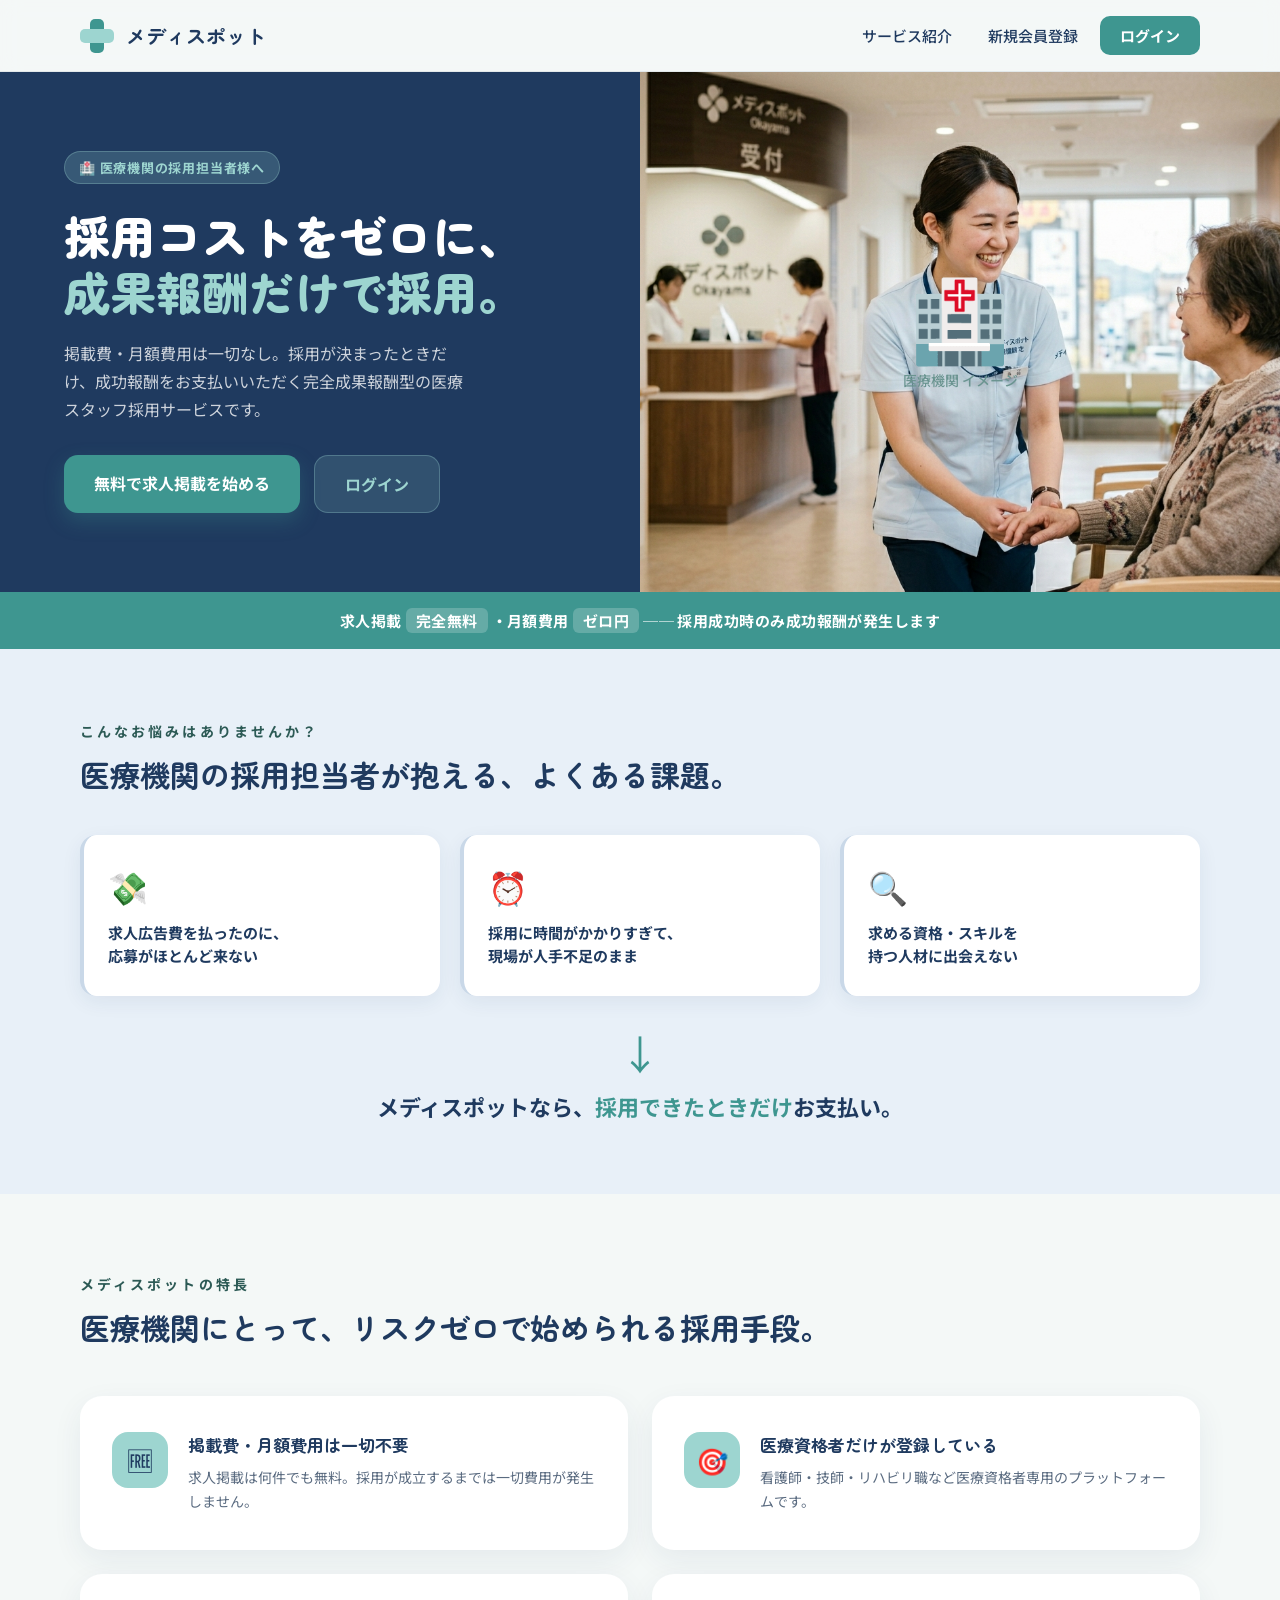
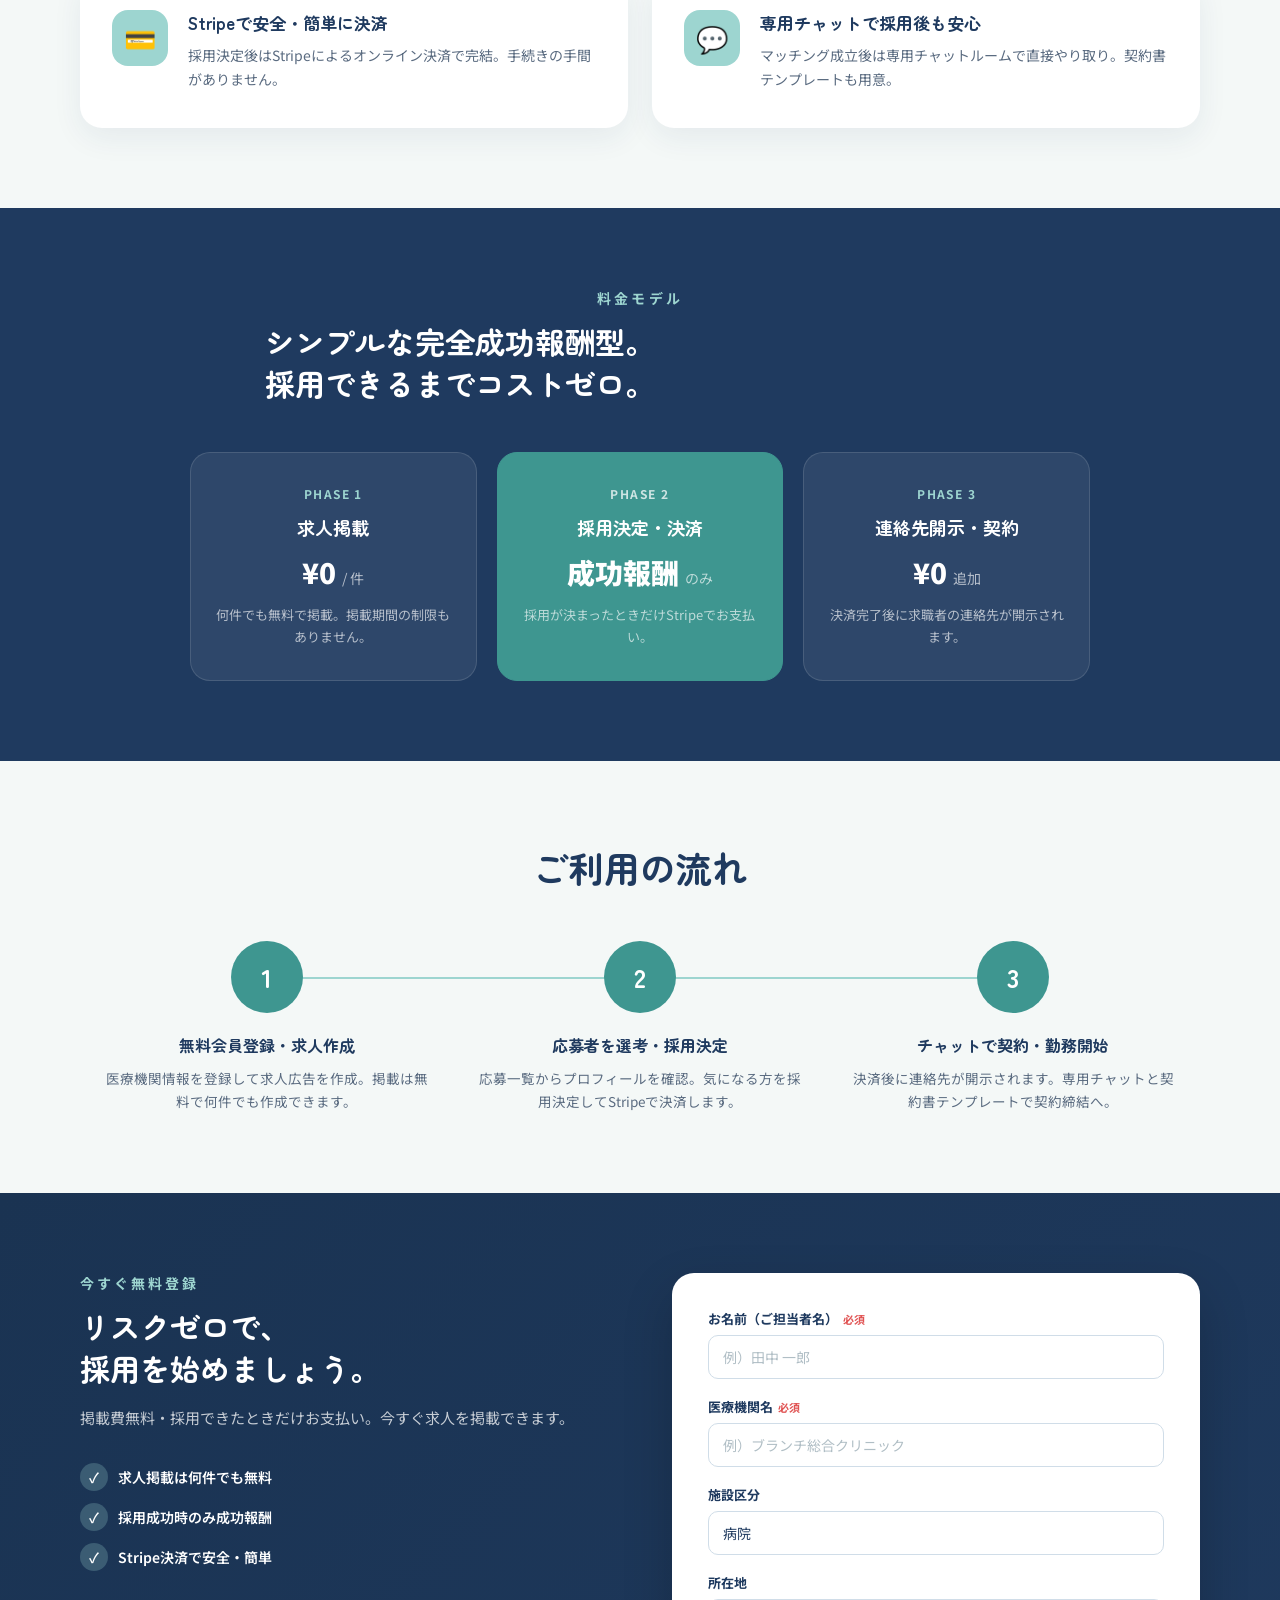
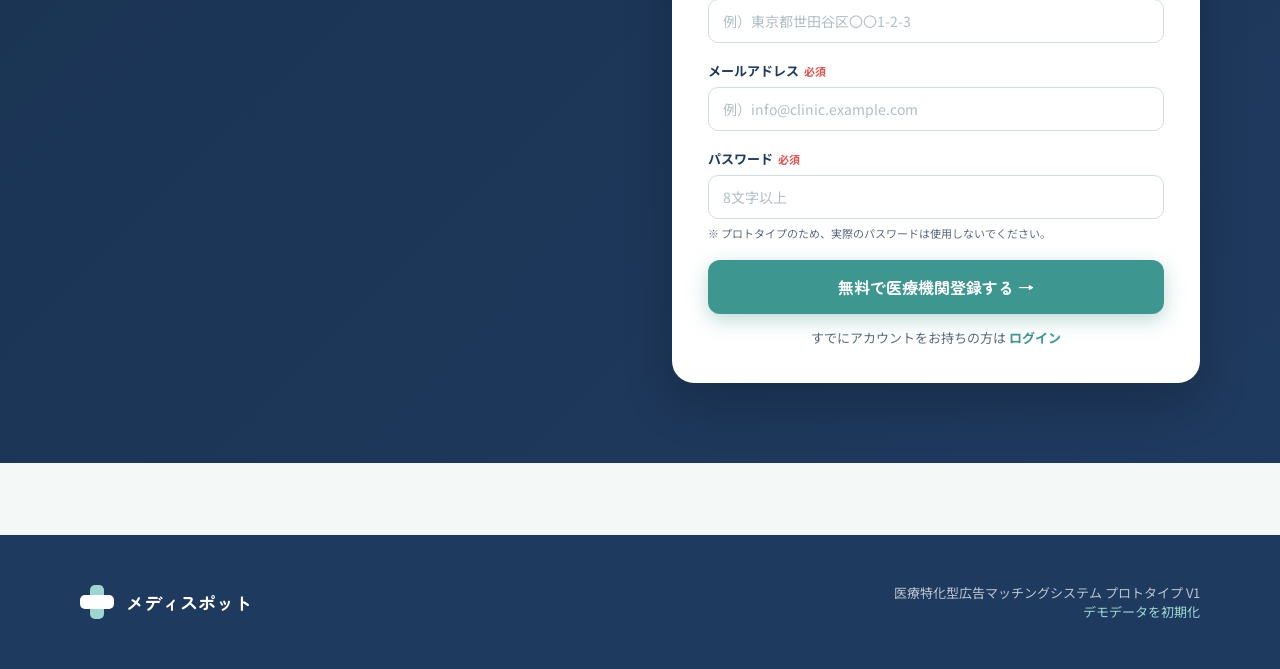
==== employer.html @ 75d2974b "update landing page layout" ====
<!DOCTYPE html>
<html lang="ja">
<head>
  <meta charset="UTF-8">
  <meta name="viewport" content="width=device-width, initial-scale=1">
  <title>医療機関の方へ | メディスポット</title>
  <link rel="preconnect" href="https://fonts.googleapis.com">
  <link rel="preconnect" href="https://fonts.gstatic.com" crossorigin>
  <link href="https://fonts.googleapis.com/css2?family=Zen+Maru+Gothic:wght@400;500;700;900&family=Noto+Sans+JP:wght@400;500;700&display=swap" rel="stylesheet">
  <link href="medispot.css" rel="stylesheet">
  <style>
    :root { --employer-accent:#1F3A5F; --employer-light:#E8F0F8; }
    .employer-hero { display:grid; grid-template-columns:1fr 1fr; min-height:520px; }
    .employer-hero-copy { background:var(--navy); display:flex; flex-direction:column; justify-content:center; padding:72px 64px; }
    .employer-hero-copy .badge { display:inline-flex; align-items:center; gap:8px; background:rgba(157,213,208,0.2); color:var(--teal-light); font-size:13px; font-weight:700; letter-spacing:0.06em; padding:6px 14px; border-radius:20px; margin-bottom:24px; width:fit-content; border:1px solid rgba(157,213,208,0.3); }
    .employer-hero-copy h1 { font-weight:900; font-size:46px; line-height:1.2; color:#fff; }
    .employer-hero-copy h1 em { font-style:normal; color:var(--teal-light); display:block; }
    .employer-hero-copy p { font-size:16px; line-height:1.75; color:rgba(255,255,255,0.78); margin-top:20px; max-width:400px; }
    .employer-hero-photo { background:#c5d8d6; position:relative; overflow:hidden; }
    .employer-hero-photo img { position:absolute; inset:0; width:100%; height:100%; object-fit:cover; }
    .employer-hero-photo .photo-placeholder { position:absolute; inset:0; display:flex; flex-direction:column; align-items:center; justify-content:center; gap:16px; color:#6a9490; }
    .employer-hero-photo .photo-placeholder .icon { font-size:80px; line-height:1; }
    .employer-hero-photo .photo-placeholder p { font-size:14px; font-weight:500; }
    .fee-strip { background:var(--teal); color:#fff; text-align:center; padding:18px 40px; font-size:15px; font-weight:700; letter-spacing:0.03em; }
    .fee-strip span { background:rgba(255,255,255,0.2); padding:2px 10px; border-radius:6px; margin:0 4px; }
    .pain-section { background:var(--employer-light); padding:72px 0; }
    .pain-grid { display:grid; grid-template-columns:repeat(3,1fr); gap:20px; margin-top:40px; }
    .pain-card { background:#fff; border-radius:16px; padding:28px 24px; box-shadow:0 6px 20px rgba(31,58,95,0.07); border-left:4px solid #c9d8e8; }
    .pain-card .pain-icon { font-size:32px; margin-bottom:12px; }
    .pain-card p { font-size:15px; font-weight:700; color:var(--navy); line-height:1.55; }
    .pain-arrow { text-align:center; font-size:40px; padding:28px 0 8px; color:var(--teal); }
    .pain-solve { text-align:center; font-size:22px; font-weight:700; color:var(--navy); }
    .pain-solve span { color:var(--teal); }
    .emp-benefits { padding:80px 0; }
    .emp-benefits-grid { display:grid; grid-template-columns:repeat(2,1fr); gap:24px; margin-top:48px; }
    .emp-benefit-card { background:#fff; border-radius:22px; padding:36px 32px; box-shadow:0 10px 30px rgba(31,58,95,0.07); display:flex; gap:20px; align-items:flex-start; }
    .emp-benefit-card .icon-box { flex:none; width:56px; height:56px; border-radius:16px; background:var(--teal-light); display:flex; align-items:center; justify-content:center; font-size:26px; }
    .emp-benefit-card h3 { font-size:17px; font-weight:700; color:var(--navy); margin-bottom:8px; }
    .emp-benefit-card p { font-size:14px; line-height:1.75; color:var(--text-muted); }
    .pricing-section { background:var(--navy); padding:80px 40px; text-align:center; color:#fff; }
    .pricing-section .eyebrow { color:var(--teal-light); }
    .pricing-section .section-heading { color:#fff; }
    .pricing-cards { display:grid; grid-template-columns:repeat(3,1fr); gap:20px; margin-top:48px; max-width:900px; margin-left:auto; margin-right:auto; }
    .pricing-card { background:rgba(255,255,255,0.07); border:1px solid rgba(255,255,255,0.12); border-radius:20px; padding:32px 24px; }
    .pricing-card.highlight { background:var(--teal); border-color:var(--teal); }
    .pricing-card .phase { font-size:12px; font-weight:700; letter-spacing:0.12em; color:var(--teal-light); margin-bottom:12px; }
    .pricing-card.highlight .phase { color:rgba(255,255,255,0.75); }
    .pricing-card h3 { font-size:18px; font-weight:700; color:#fff; margin-bottom:10px; }
    .pricing-card .price-tag { font-size:28px; font-weight:900; color:#fff; margin:12px 0; }
    .pricing-card .price-tag small { font-size:14px; font-weight:400; color:rgba(255,255,255,0.65); }
    .pricing-card p { font-size:13px; line-height:1.7; color:rgba(255,255,255,0.65); }
    .emp-steps { padding:80px 0; }
    .emp-steps-grid { display:grid; grid-template-columns:repeat(3,1fr); gap:0; margin-top:48px; position:relative; }
    .emp-steps-grid::before { content:''; position:absolute; top:36px; left:calc(16.66% + 24px); right:calc(16.66% + 24px); height:2px; background:var(--teal-light); }
    .emp-step { text-align:center; padding:0 24px; position:relative; }
    .emp-step-circle { width:72px; height:72px; border-radius:50%; background:var(--teal); color:#fff; font-family:'Zen Maru Gothic',sans-serif; font-weight:700; font-size:26px; display:flex; align-items:center; justify-content:center; margin:0 auto 20px; position:relative; z-index:1; }
    .emp-step h4 { font-size:16px; font-weight:700; color:var(--navy); margin-bottom:10px; }
    .emp-step p { font-size:13.5px; line-height:1.7; color:var(--text-muted); }

    /* ── REGISTRATION FORM SECTION (employer) ── */
    .reg-section { background:linear-gradient(135deg, #1a3352 0%, var(--navy) 100%); padding:80px 0; }
    .reg-inner { display:grid; grid-template-columns:1fr 1fr; gap:64px; align-items:start; }
    .reg-heading .eyebrow { color:var(--teal-light); }
    .reg-heading .section-heading { color:#fff; margin-top:12px; }
    .reg-form-card { background:#fff; border-radius:22px; padding:36px; box-shadow:0 20px 50px rgba(0,0,0,0.2); }
    .reg-field { margin-bottom:18px; }
    .reg-field label { display:block; font-size:13px; font-weight:700; color:var(--navy); margin-bottom:7px; }
    .reg-field label .req { color:#e05252; font-size:11px; margin-left:5px; }
    .reg-field input, .reg-field select { width:100%; padding:11px 14px; border:1.5px solid #d0dde8; border-radius:10px; font-size:14px; font-family:'Noto Sans JP',sans-serif; color:var(--navy); background:#fff; transition:border-color 0.2s,box-shadow 0.2s; appearance:none; -webkit-appearance:none; }
    .reg-field input:focus, .reg-field select:focus { outline:none; border-color:var(--teal); box-shadow:0 0 0 3px rgba(62,150,144,0.12); }
    .reg-field input::placeholder { color:#b0bec5; }
    .reg-hint { font-size:11px; color:var(--text-muted); margin-top:6px; line-height:1.6; }
    .form-error { display:none; background:#fdf0f0; border:1px solid #f5c6c6; border-radius:10px; padding:12px 16px; font-size:13px; color:#c0392b; margin-bottom:16px; }
    .form-error.show { display:block; }
    .reg-submit { display:block; width:100%; padding:15px; border-radius:12px; border:none; font-family:'Zen Maru Gothic',sans-serif; font-size:16px; font-weight:700; cursor:pointer; transition:opacity 0.2s,transform 0.15s; margin-top:8px; }
    .reg-submit:hover { opacity:0.88; transform:translateY(-1px); }
    .employer-submit { background:var(--teal); color:#fff; box-shadow:0 6px 20px rgba(62,150,144,0.35); }
    .reg-login-hint { text-align:center; font-size:13px; color:var(--text-muted); margin-top:14px; }
    .reg-login-hint a { color:var(--teal); font-weight:700; text-decoration:none; }

    @media (max-width:860px) {
      .employer-hero { grid-template-columns:1fr; }
      .employer-hero-copy { padding:48px 24px; }
      .employer-hero-copy h1 { font-size:32px; }
      .employer-hero-photo { min-height:260px; }
      .pain-grid { grid-template-columns:1fr; }
      .emp-benefits-grid { grid-template-columns:1fr; }
      .pricing-cards { grid-template-columns:1fr; }
      .emp-steps-grid { grid-template-columns:1fr; gap:32px; }
      .emp-steps-grid::before { display:none; }
      .reg-inner { grid-template-columns:1fr; gap:32px; }
    }
  </style>
</head>
<body>

  <!-- HEADER -->
  <header class="site-header">
    <div class="header-inner">
      <a class="brand" href="index.html">
        <span class="logo-mark"><span class="logo-v"></span><span class="logo-h"></span></span>
        <span class="brand-name">メディスポット</span>
      </a>
      <nav class="main-nav">
        <a href="index.html">サービス紹介</a>
        <a href="register.html">新規会員登録</a>
        <a href="login.html" class="nav-btn">ログイン</a>
      </nav>
    </div>
  </header>

  <!-- HERO -->
  <section class="employer-hero">
    <div class="employer-hero-copy">
      <div class="badge">🏥 医療機関の採用担当者様へ</div>
      <h1>採用コストをゼロに、<em>成果報酬だけで採用。</em></h1>
      <p>掲載費・月額費用は一切なし。採用が決まったときだけ、成功報酬をお支払いいただく完全成果報酬型の医療スタッフ採用サービスです。</p>
      <div class="hero-actions" style="margin-top:32px;">
        <a class="btn btn-primary" href="#reg-form">無料で求人掲載を始める</a>
        <a class="btn" style="color:var(--teal-light);background:rgba(157,213,208,0.15);border:1px solid rgba(157,213,208,0.3);" href="login.html">ログイン</a>
      </div>
    </div>
    <div class="employer-hero-photo">
      <img src="medi.png" alt="医療機関" onerror="this.style.display='none'">
      <div class="photo-placeholder">
        <div class="icon">🏥</div>
        <p>医療機関 イメージ</p>
      </div>
    </div>
  </section>

  <!-- FEE STRIP -->
  <div class="fee-strip">求人掲載<span>完全無料</span>・月額費用<span>ゼロ円</span>── 採用成功時のみ成功報酬が発生します</div>

  <!-- PAIN POINTS -->
  <section class="pain-section">
    <div class="wrap">
      <p class="eyebrow">こんなお悩みはありませんか？</p>
      <h2 class="section-heading">医療機関の採用担当者が抱える、よくある課題。</h2>
      <div class="pain-grid">
        <div class="pain-card"><div class="pain-icon">💸</div><p>求人広告費を払ったのに、<br>応募がほとんど来ない</p></div>
        <div class="pain-card"><div class="pain-icon">⏰</div><p>採用に時間がかかりすぎて、<br>現場が人手不足のまま</p></div>
        <div class="pain-card"><div class="pain-icon">🔍</div><p>求める資格・スキルを<br>持つ人材に出会えない</p></div>
      </div>
      <div class="pain-arrow">↓</div>
      <p class="pain-solve">メディスポットなら、<span>採用できたときだけ</span>お支払い。</p>
    </div>
  </section>

  <!-- BENEFITS -->
  <section class="emp-benefits">
    <div class="wrap">
      <p class="eyebrow">メディスポットの特長</p>
      <h2 class="section-heading">医療機関にとって、リスクゼロで始められる採用手段。</h2>
      <div class="emp-benefits-grid">
        <div class="emp-benefit-card"><div class="icon-box">🆓</div><div><h3>掲載費・月額費用は一切不要</h3><p>求人掲載は何件でも無料。採用が成立するまでは一切費用が発生しません。</p></div></div>
        <div class="emp-benefit-card"><div class="icon-box">🎯</div><div><h3>医療資格者だけが登録している</h3><p>看護師・技師・リハビリ職など医療資格者専用のプラットフォームです。</p></div></div>
        <div class="emp-benefit-card"><div class="icon-box">💳</div><div><h3>Stripeで安全・簡単に決済</h3><p>採用決定後はStripeによるオンライン決済で完結。手続きの手間がありません。</p></div></div>
        <div class="emp-benefit-card"><div class="icon-box">💬</div><div><h3>専用チャットで採用後も安心</h3><p>マッチング成立後は専用チャットルームで直接やり取り。契約書テンプレートも用意。</p></div></div>
      </div>
    </div>
  </section>

  <!-- PRICING -->
  <section class="pricing-section">
    <div class="wrap">
      <p class="eyebrow">料金モデル</p>
      <h2 class="section-heading" style="color:#fff;">シンプルな完全成功報酬型。<br>採用できるまでコストゼロ。</h2>
      <div class="pricing-cards">
        <div class="pricing-card"><div class="phase">PHASE 1</div><h3>求人掲載</h3><div class="price-tag">¥0 <small>/ 件</small></div><p>何件でも無料で掲載。掲載期間の制限もありません。</p></div>
        <div class="pricing-card highlight"><div class="phase">PHASE 2</div><h3>採用決定・決済</h3><div class="price-tag">成功報酬 <small>のみ</small></div><p>採用が決まったときだけStripeでお支払い。</p></div>
        <div class="pricing-card"><div class="phase">PHASE 3</div><h3>連絡先開示・契約</h3><div class="price-tag">¥0 <small>追加</small></div><p>決済完了後に求職者の連絡先が開示されます。</p></div>
      </div>
    </div>
  </section>

  <!-- STEPS -->
  <section class="emp-steps">
    <div class="wrap">
      <h2 class="section-title">ご利用の流れ</h2>
      <div class="emp-steps-grid">
        <div class="emp-step"><div class="emp-step-circle">1</div><h4>無料会員登録・求人作成</h4><p>医療機関情報を登録して求人広告を作成。掲載は無料で何件でも作成できます。</p></div>
        <div class="emp-step"><div class="emp-step-circle">2</div><h4>応募者を選考・採用決定</h4><p>応募一覧からプロフィールを確認。気になる方を採用決定してStripeで決済します。</p></div>
        <div class="emp-step"><div class="emp-step-circle">3</div><h4>チャットで契約・勤務開始</h4><p>決済後に連絡先が開示されます。専用チャットと契約書テンプレートで契約締結へ。</p></div>
      </div>
    </div>
  </section>

  <!-- ★ REGISTRATION FORM (求人者) ★ -->
  <section class="reg-section" id="reg-form">
    <div class="wrap">
      <div class="reg-inner">
        <div class="reg-heading">
          <p class="eyebrow">今すぐ無料登録</p>
          <h2 class="section-heading">リスクゼロで、<br>採用を始めましょう。</h2>
          <p style="color:rgba(255,255,255,0.75);margin-top:16px;font-size:15px;line-height:1.75;">掲載費無料・採用できたときだけお支払い。今すぐ求人を掲載できます。</p>
          <div style="margin-top:32px;display:flex;flex-direction:column;gap:12px;">
            <div style="display:flex;align-items:center;gap:10px;color:#fff;font-size:14px;font-weight:600;">
              <span style="background:rgba(157,213,208,0.25);border-radius:50%;width:28px;height:28px;display:flex;align-items:center;justify-content:center;">✓</span>
              求人掲載は何件でも無料
            </div>
            <div style="display:flex;align-items:center;gap:10px;color:#fff;font-size:14px;font-weight:600;">
              <span style="background:rgba(157,213,208,0.25);border-radius:50%;width:28px;height:28px;display:flex;align-items:center;justify-content:center;">✓</span>
              採用成功時のみ成功報酬
            </div>
            <div style="display:flex;align-items:center;gap:10px;color:#fff;font-size:14px;font-weight:600;">
              <span style="background:rgba(157,213,208,0.25);border-radius:50%;width:28px;height:28px;display:flex;align-items:center;justify-content:center;">✓</span>
              Stripe決済で安全・簡単
            </div>
          </div>
        </div>

        <form class="reg-form-card" id="employerRegForm" onsubmit="return submitEmployerReg(event)">
          <p class="form-error" id="employerErr"></p>
          <div class="reg-field">
            <label>お名前（ご担当者名）<span class="req">必須</span></label>
            <input type="text" id="eName" placeholder="例）田中 一郎" required>
          </div>
          <div class="reg-field">
            <label>医療機関名<span class="req">必須</span></label>
            <input type="text" id="eOrgName" placeholder="例）ブランチ総合クリニック" required>
          </div>
          <div class="reg-field">
            <label>施設区分</label>
            <select id="eFacility">
              <option>病院</option>
              <option>クリニック（無床）</option>
              <option>クリニック（有床）</option>
              <option>調剤薬局</option>
              <option>介護・福祉施設</option>
              <option>健診センター</option>
              <option>その他</option>
            </select>
          </div>
          <div class="reg-field">
            <label>所在地</label>
            <input type="text" id="eAddress" placeholder="例）東京都世田谷区〇〇1-2-3">
          </div>
          <div class="reg-field">
            <label>メールアドレス<span class="req">必須</span></label>
            <input type="email" id="eEmail" placeholder="例）info@clinic.example.com" required>
          </div>
          <div class="reg-field">
            <label>パスワード<span class="req">必須</span></label>
            <input type="password" id="ePassword" minlength="8" placeholder="8文字以上" required>
            <p class="reg-hint">※ プロトタイプのため、実際のパスワードは使用しないでください。</p>
          </div>
          <button type="submit" class="reg-submit employer-submit">無料で医療機関登録する →</button>
          <p class="reg-login-hint">すでにアカウントをお持ちの方は <a href="login.html">ログイン</a></p>
        </form>
      </div>
    </div>
  </section>

  <!-- FOOTER -->
  <footer class="site-footer">
    <div class="footer-inner">
      <div class="brand">
        <span class="logo-mark footer-logo"><span class="logo-v"></span><span class="logo-h"></span></span>
        <span class="brand-name light">メディスポット</span>
      </div>
      <p class="footer-text">
        医療特化型広告マッチングシステム プロトタイプ V1<br>
        <a href="#" onclick="if(typeof resetDB==='function')resetDB();return false;">デモデータを初期化</a>
      </p>
    </div>
  </footer>

  <script src="assets/app.js"></script>
  <script>
    if (typeof renderHeader === 'function') renderHeader('employer.html');
    if (typeof renderFooter === 'function') renderFooter();

    function submitEmployerReg(e) {
      e.preventDefault();
      const err = document.getElementById('employerErr');
      err.classList.remove('show');
      const email = document.getElementById('eEmail').value.trim();
      const orgName = document.getElementById('eOrgName').value.trim();

      if (!orgName) {
        err.textContent = '医療機関名を入力してください。';
        err.classList.add('show');
        return false;
      }

      if (typeof loadDB === 'function') {
        const db = loadDB();
        if (db.users.some(u => u.email === email)) {
          err.textContent = 'このメールアドレスは既に登録されています。';
          err.classList.add('show');
          return false;
        }
        const user = {
          id: (typeof uid === 'function') ? uid() : Date.now().toString(),
          role: 'employer',
          name: document.getElementById('eName').value.trim(),
          email,
          password: document.getElementById('ePassword').value,
          org: {
            name: orgName,
            facility: document.getElementById('eFacility').value,
            address: document.getElementById('eAddress').value.trim(),
            tel:'', intro:''
          }
        };
        db.users.push(user);
        saveDB(db);
        if (typeof SESSION_KEY !== 'undefined') localStorage.setItem(SESSION_KEY, user.id);
      }
      location.href = 'employer-home.html';
      return false;
    }
  </script>
</body>
</html>
---- medispot.css ----
/* ============================================================
   メディスポット — Bảng màu (sửa màu ở đây)
   ============================================================ */
:root{
  --teal-light: #9DD5D0;   /* xanh ngọc nhạt (nền hero, nền features) */
  --teal:       #3E9690;   /* xanh ngọc đậm (nút, dải tin cậy, CTA) */
  --navy:       #1F3A5F;   /* xanh navy (chữ tiêu đề) */
  --paper:      #F4F8F7;   /* nền trang */
  --white:      #FFFFFF;
  --text-muted: #5a6b80;   /* chữ phụ */
}

*{ box-sizing:border-box; margin:0; padding:0; }
html{ scroll-behavior:smooth; }
body{
  background:var(--paper);
  font-family:'Noto Sans JP', sans-serif;
  color:var(--navy);
  -webkit-font-smoothing:antialiased;
}
img,svg{ max-width:100%; display:block; }
::selection{ background:var(--teal-light); color:var(--navy); }

/* Khung nội dung giữa trang */
.wrap{ max-width:1200px; margin:0 auto; padding:0 40px; }

/* Tiêu đề dùng font bo tròn */
h1,h2,h3,h4,.brand-name{ font-family:'Zen Maru Gothic', sans-serif; }

/* ============================================================
   LOGO (dấu cộng)
   ============================================================ */
.logo-mark{ position:relative; width:34px; height:34px; display:inline-block; flex:none; }
.logo-mark .logo-v{ position:absolute; left:10px; top:0;  width:14px; height:34px; background:var(--teal);       border-radius:5px; }
.logo-mark .logo-h{ position:absolute; left:0;  top:10px; width:34px; height:14px; background:var(--teal-light); border-radius:5px; }
.logo-mark.big{ width:54px; height:54px; margin-bottom:36px; }
.logo-mark.big .logo-v{ left:16px; width:22px; height:54px; }
.logo-mark.big .logo-h{ top:16px; width:54px; height:22px; background:#fff; }
.footer-logo .logo-v{ background:var(--teal-light); }
.footer-logo .logo-h{ background:#fff; }

/* ============================================================
   HEADER
   ============================================================ */
.site-header{
  position:sticky; top:0; z-index:50;
  background:rgba(244,248,247,0.88);
  backdrop-filter:blur(10px);
  border-bottom:1px solid rgba(31,58,95,0.08);
}
.header-inner{ max-width:1200px; margin:0 auto; padding:16px 40px; display:flex; align-items:center; justify-content:space-between; }
.brand{ display:flex; align-items:center; gap:12px; text-decoration:none; }
.brand-name{ font-weight:700; font-size:20px; color:var(--navy); }
.brand-name.light{ color:#fff; font-size:18px; }
.main-nav{ display:flex; align-items:center; gap:8px; }
.main-nav a{ font-size:15px; font-weight:500; text-decoration:none; color:var(--navy); padding:8px 14px; border-radius:10px; }
.main-nav a.active{ font-weight:700; background:rgba(157,213,208,0.35); }
.main-nav a.nav-btn{ font-weight:700; color:#fff; background:var(--teal); padding:9px 20px; }

/* ============================================================
   HERO
   ============================================================ */
.hero{ display:grid; grid-template-columns:1fr 1fr; min-height:560px; }
.hero-copy{ background:var(--teal-light); display:flex; flex-direction:column; justify-content:center; padding:72px 64px; }
.hero-copy h1{ font-weight:700; font-size:52px; line-height:1.18; color:var(--navy); letter-spacing:-0.5px; }
.hero-copy p{ font-size:18px; line-height:1.6; color:#27496b; margin-top:22px; max-width:440px; }
.hero-actions{ display:flex; flex-wrap:wrap; gap:14px; margin-top:36px; }
.hero-photo{ position:relative; background:#E8EDEC; }
.hero-photo img{ position:absolute; inset:0; width:100%; height:100%; object-fit:cover; }

/* Nút bấm */
.btn{ display:inline-block; font-weight:700; font-size:16px; text-decoration:none; padding:16px 30px; border-radius:14px; }
.btn-primary{ color:#fff; background:var(--teal); box-shadow:0 8px 20px rgba(62,150,144,0.28); }
.btn-soft{ color:var(--navy); background:rgba(255,255,255,0.7); }
.btn-white{ color:var(--navy); background:#fff; padding:16px 34px; }
.btn-outline{ color:#fff; background:rgba(255,255,255,0.16); border:1.5px solid rgba(255,255,255,0.5); padding:14.5px 34px; }

/* ============================================================
   TRUST STRIP
   ============================================================ */
.trust-strip{ background:var(--teal); color:#fff; display:flex; flex-wrap:wrap; justify-content:center; gap:14px 40px; padding:18px 40px; }
.trust-strip span{ font-size:14px; font-weight:500; letter-spacing:0.02em; }

/* Ghi chú prototype */
.proto-note{ background:#FFF7E8; border:1px solid #F2D89B; border-radius:12px; padding:14px 20px; font-size:14px; color:#8a6d2f; margin-top:32px; }

/* ============================================================
   FEATURES
   ============================================================ */
.features{ background:var(--teal-light); margin-top:48px; padding:72px 0; }
.eyebrow{ font-size:14px; font-weight:700; letter-spacing:0.22em; color:#2c5a55; margin-bottom:12px; }
.section-heading{ font-weight:700; font-size:30px; color:var(--navy); max-width:760px; line-height:1.4; }
.feature-grid{ display:grid; grid-template-columns:repeat(3,1fr); gap:28px; margin-top:48px; }
.card{ background:#fff; border-radius:22px; box-shadow:0 14px 30px rgba(31,58,95,0.07); }
.feature{ padding:40px 32px; text-align:center; }
.feature-icon{ font-size:40px; line-height:1; margin-bottom:20px; }
.feature-img{ width:64px; height:64px; margin:0 auto 20px; object-fit:contain; } /* dùng nếu thay icon bằng ảnh */
.feature h3{ font-weight:700; font-size:19px; color:var(--navy); margin-bottom:12px; }
.feature p{ font-size:14.5px; line-height:1.7; color:var(--text-muted); }

/* ============================================================
   FLOW
   ============================================================ */
.flow{ padding:80px 40px 24px; }
.section-title{ font-weight:700; font-size:36px; color:var(--navy); text-align:center; margin-bottom:48px; }
.flow-grid{ display:grid; grid-template-columns:1fr 1fr; gap:28px; }
.flow .card{ padding:36px; }
.flow-head{ font-weight:700; font-size:20px; color:var(--navy); margin-bottom:28px; display:flex; align-items:center; gap:10px; }
.flow-badge{ background:rgba(157,213,208,0.5); width:38px; height:38px; border-radius:12px; display:inline-flex; align-items:center; justify-content:center; font-size:18px; }
.steps{ display:flex; flex-direction:column; gap:22px; }
.step{ display:flex; gap:18px; }
.step .num{ flex:none; width:38px; height:38px; border-radius:50%; background:var(--teal); color:#fff; font-weight:700; display:flex; align-items:center; justify-content:center; font-size:17px; }
.step .num.num-alt{ background:var(--teal-light); color:var(--navy); }
.step h4{ font-size:16px; font-weight:700; color:var(--navy); margin-bottom:4px; }
.step p{ font-size:14px; color:var(--text-muted); }

/* ============================================================
   CTA
   ============================================================ */
.cta-box{ background:var(--teal); border-radius:28px; padding:64px 40px; text-align:center; color:#fff; margin-top:64px; }
.cta-box h3{ font-weight:700; font-size:32px; margin-bottom:12px; }
.cta-box p{ font-size:17px; color:rgba(255,255,255,0.88); margin-bottom:32px; }
.cta-actions{ display:flex; justify-content:center; gap:14px; flex-wrap:wrap; }

/* ============================================================
   FOOTER
   ============================================================ */
.site-footer{ margin-top:72px; background:var(--navy); color:#fff; }
.footer-inner{ max-width:1200px; margin:0 auto; padding:48px 40px; display:flex; flex-wrap:wrap; gap:24px; align-items:center; justify-content:space-between; }
.footer-text{ font-size:13px; color:rgba(255,255,255,0.7); text-align:right; }
.footer-text a{ color:var(--teal-light); text-decoration:none; }

/* ============================================================
   RESPONSIVE — điện thoại / máy tính bảng (màn hình ≤ 860px)
   ============================================================ */
@media (max-width:860px){
  .wrap, .flow{ padding-left:20px; padding-right:20px; }
  .header-inner{ padding:14px 20px; flex-wrap:wrap; gap:10px; }
  .main-nav{ gap:6px; }
  .main-nav a{ font-size:13px; padding:7px 11px; }

  .hero{ grid-template-columns:1fr; min-height:0; }
  .hero-copy{ padding:48px 26px; }
  .hero-copy h1{ font-size:34px; }
  .hero-copy p{ font-size:16px; }
  .hero-photo{ min-height:320px; }

  .trust-strip{ justify-content:flex-start; gap:10px 22px; }
  .feature-grid{ grid-template-columns:1fr; }
  .flow-grid{ grid-template-columns:1fr; }
  .section-title{ font-size:28px; }
  .cta-box{ padding:44px 24px; }
  .cta-box h3{ font-size:26px; }
  .footer-inner{ justify-content:center; text-align:center; }
  .footer-text{ text-align:center; }
}
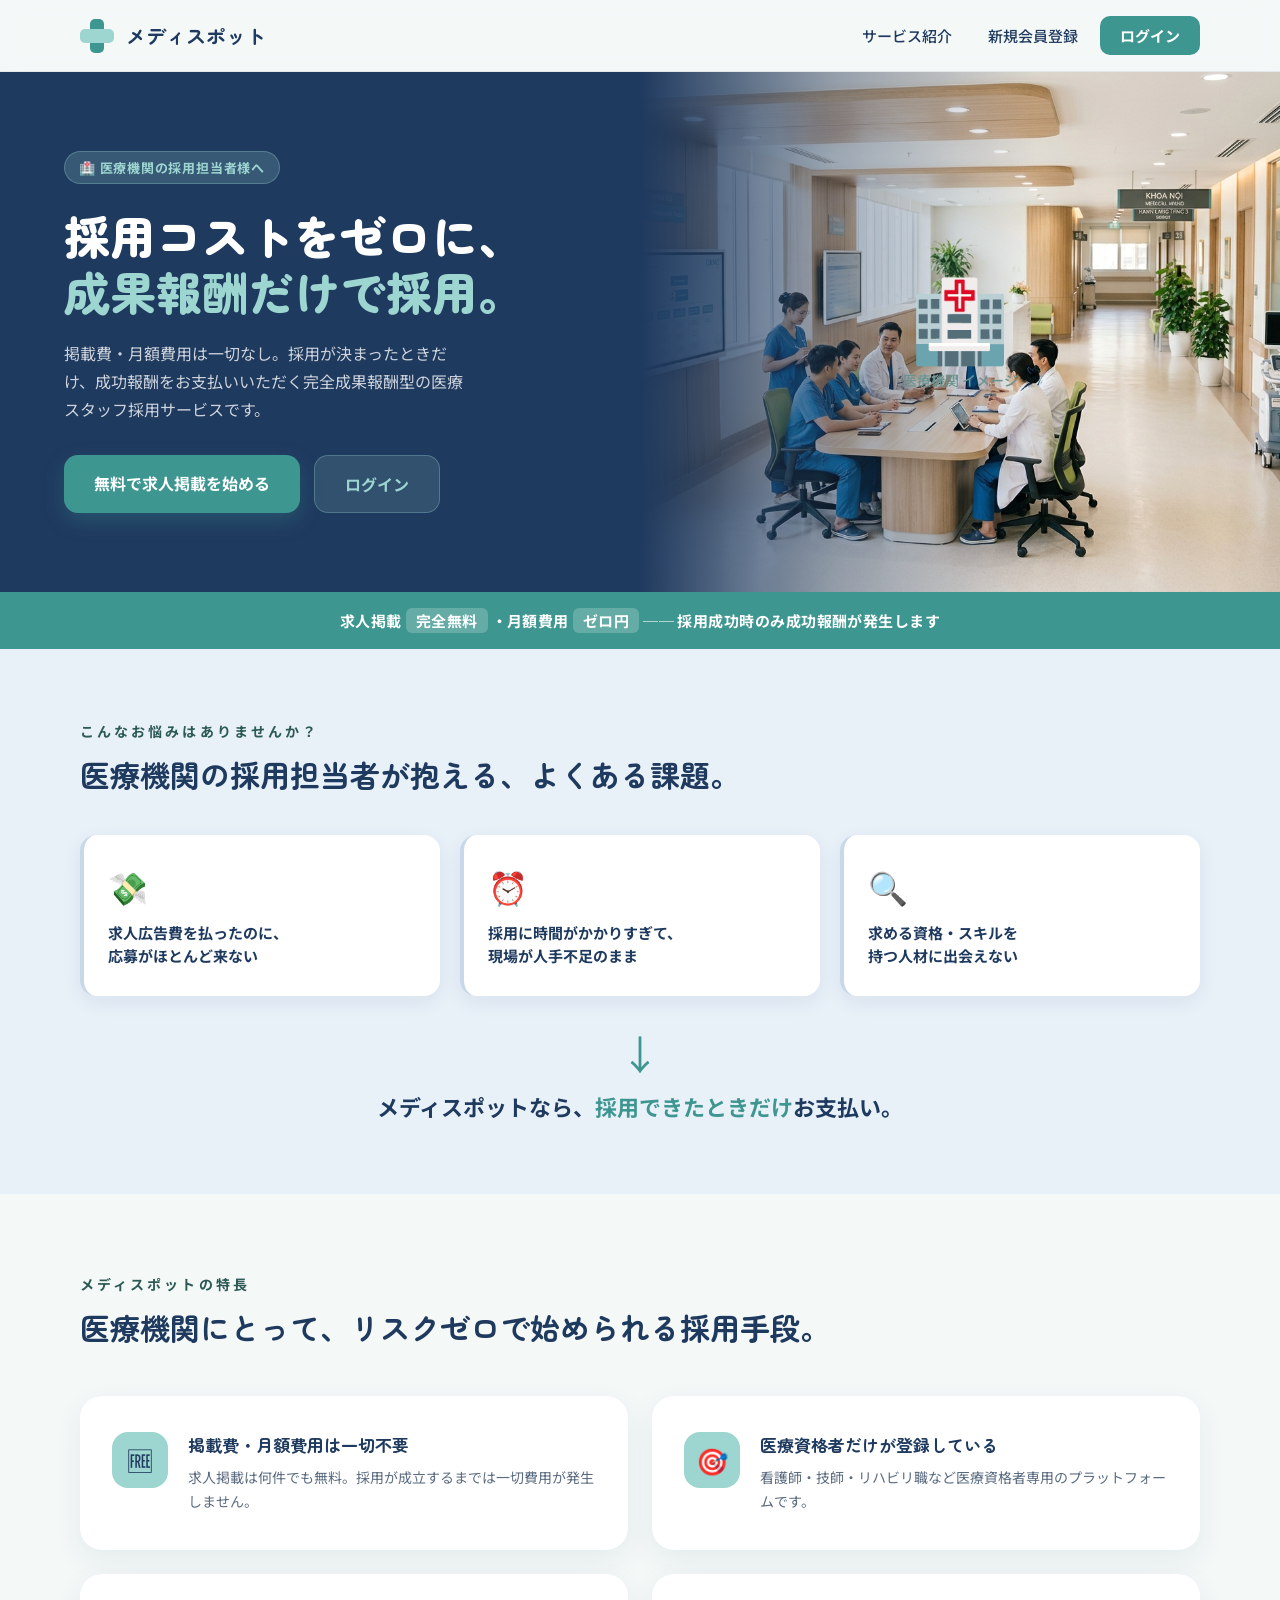
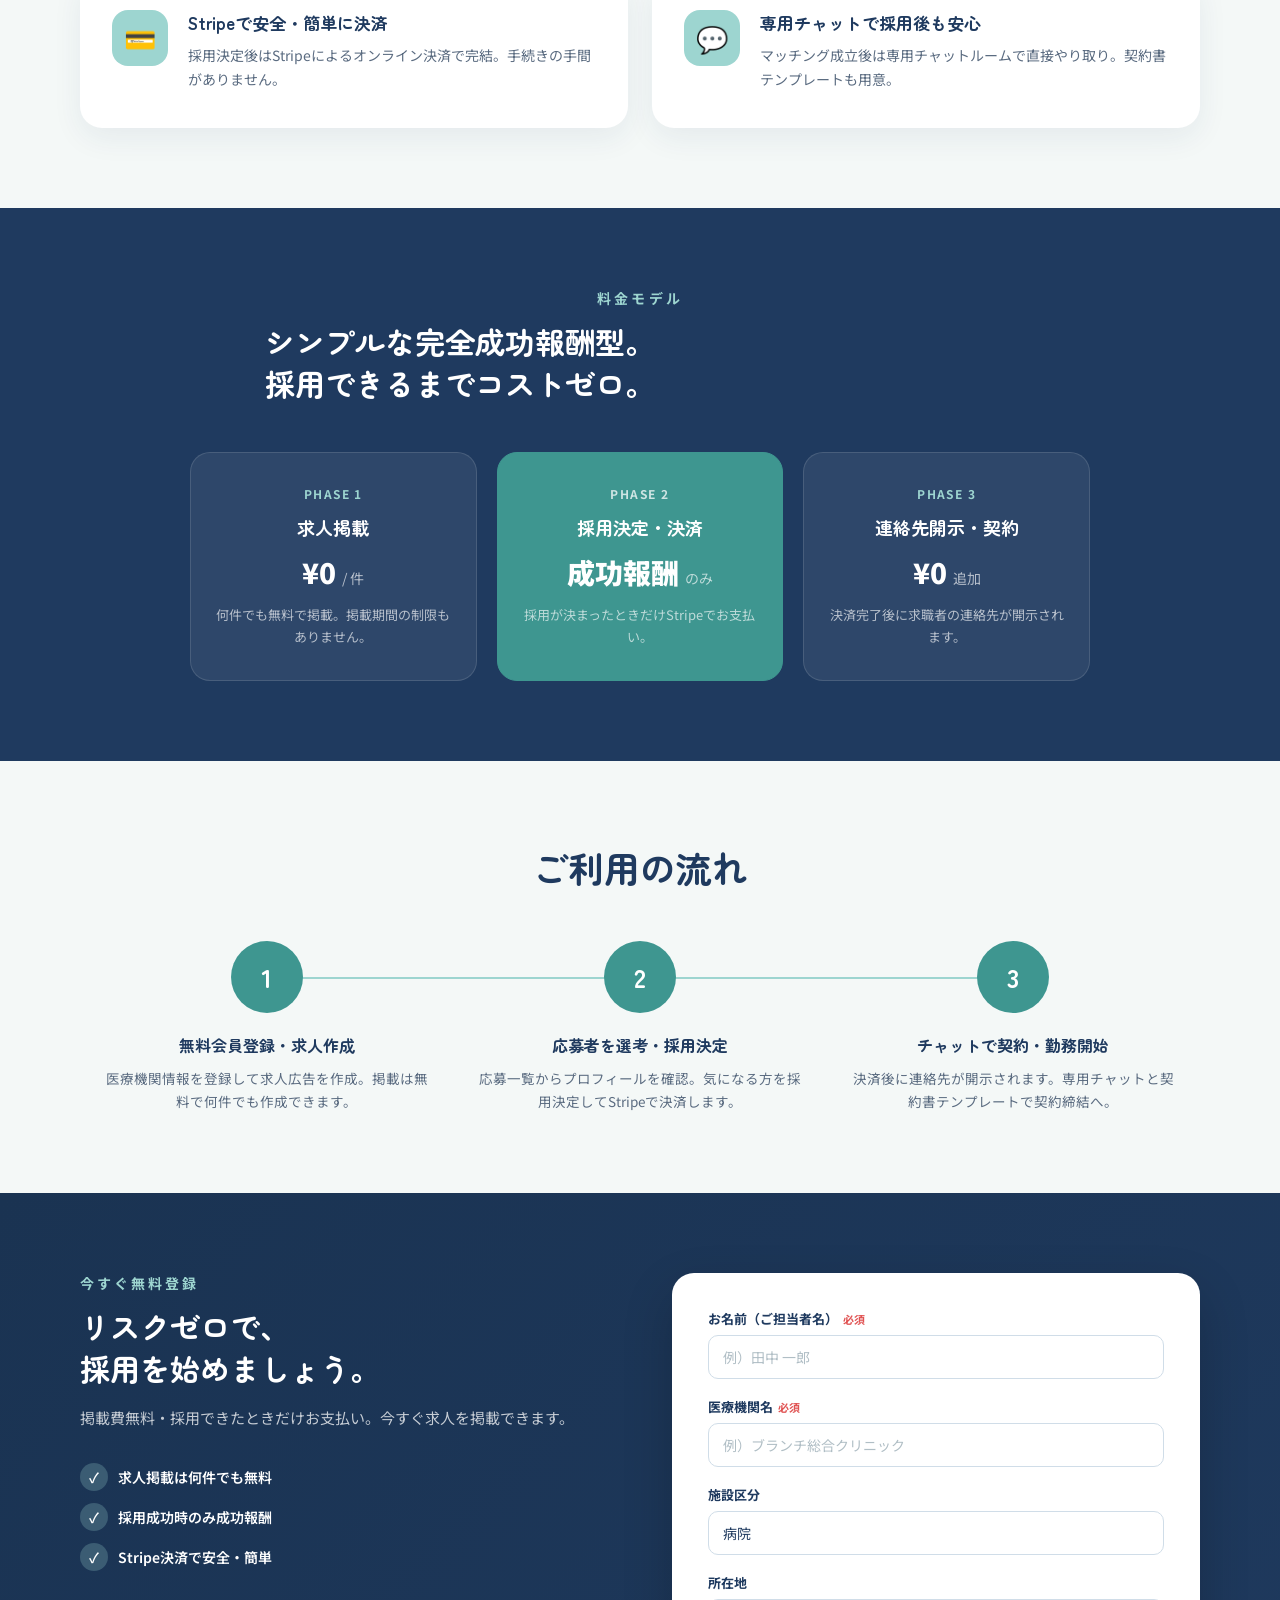
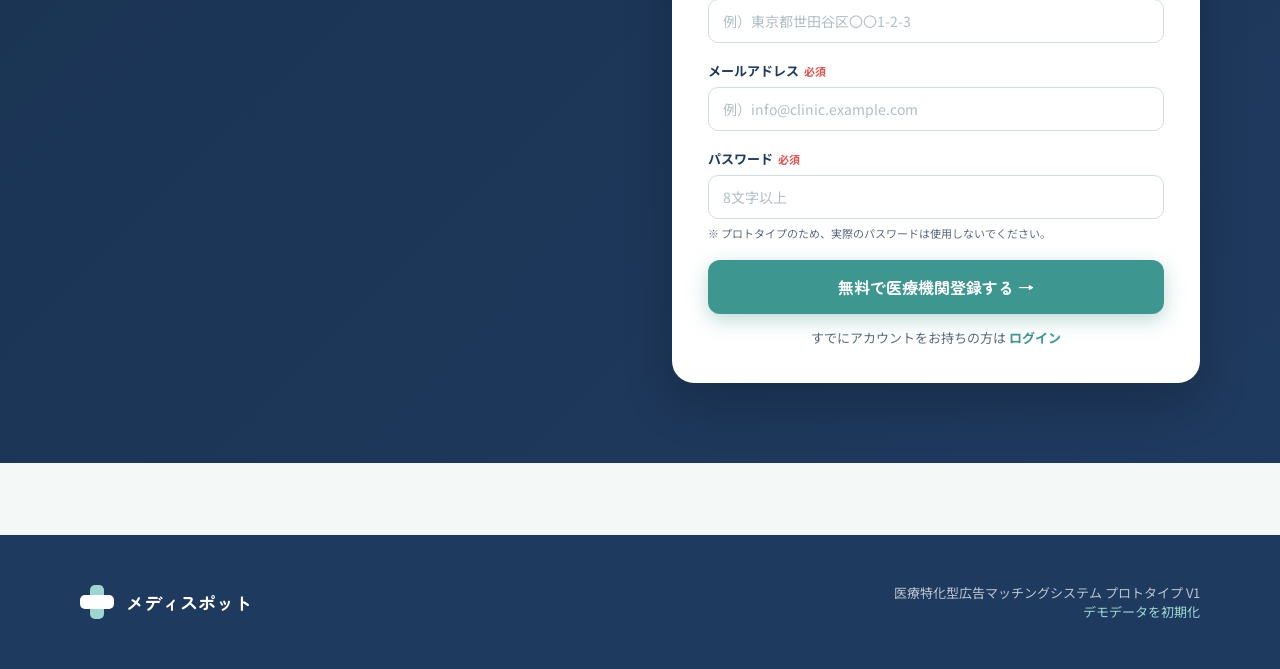
==== commit 067695fb: "update landing page" ====
--- a/employer.html
+++ b/employer.html
@@ -16,9 +16,17 @@
     .employer-hero-copy h1 { font-weight:900; font-size:46px; line-height:1.2; color:#fff; }
     .employer-hero-copy h1 em { font-style:normal; color:var(--teal-light); display:block; }
     .employer-hero-copy p { font-size:16px; line-height:1.75; color:rgba(255,255,255,0.78); margin-top:20px; max-width:400px; }
-    .employer-hero-photo { background:#c5d8d6; position:relative; overflow:hidden; }
-    .employer-hero-photo img { position:absolute; inset:0; width:100%; height:100%; object-fit:cover; }
-    .employer-hero-photo .photo-placeholder { position:absolute; inset:0; display:flex; flex-direction:column; align-items:center; justify-content:center; gap:16px; color:#6a9490; }
+    .employer-hero-photo { position:relative; overflow:hidden; background:#c5d8d6; }
+    .employer-hero-photo img { position:absolute; inset:0; width:100%; height:100%; object-fit:cover; object-position:center; }
+    /* fade mờ từ trái (phía cột chữ navy) sang phải — không còn đường thẳng cứng */
+    .employer-hero-photo::after {
+      content:'';
+      position:absolute;
+      inset:0;
+      background: linear-gradient(to right, var(--navy) 0%, rgba(31,58,95,0.4) 30%, transparent 62%);
+      pointer-events:none;
+    }
+    .employer-hero-photo .photo-placeholder { position:absolute; inset:0; display:flex; flex-direction:column; align-items:center; justify-content:center; gap:16px; color:#6a9490; z-index:1; }
     .employer-hero-photo .photo-placeholder .icon { font-size:80px; line-height:1; }
     .employer-hero-photo .photo-placeholder p { font-size:14px; font-weight:500; }
     .fee-strip { background:var(--teal); color:#fff; text-align:center; padding:18px 40px; font-size:15px; font-weight:700; letter-spacing:0.03em; }
@@ -121,7 +129,7 @@
       </div>
     </div>
     <div class="employer-hero-photo">
-      <img src="medi.png" alt="医療機関" onerror="this.style.display='none'">
+      <img src="img/employer-hero.png" alt="医療機関" onerror="this.style.display='none'">
       <div class="photo-placeholder">
         <div class="icon">🏥</div>
         <p>医療機関 イメージ</p>
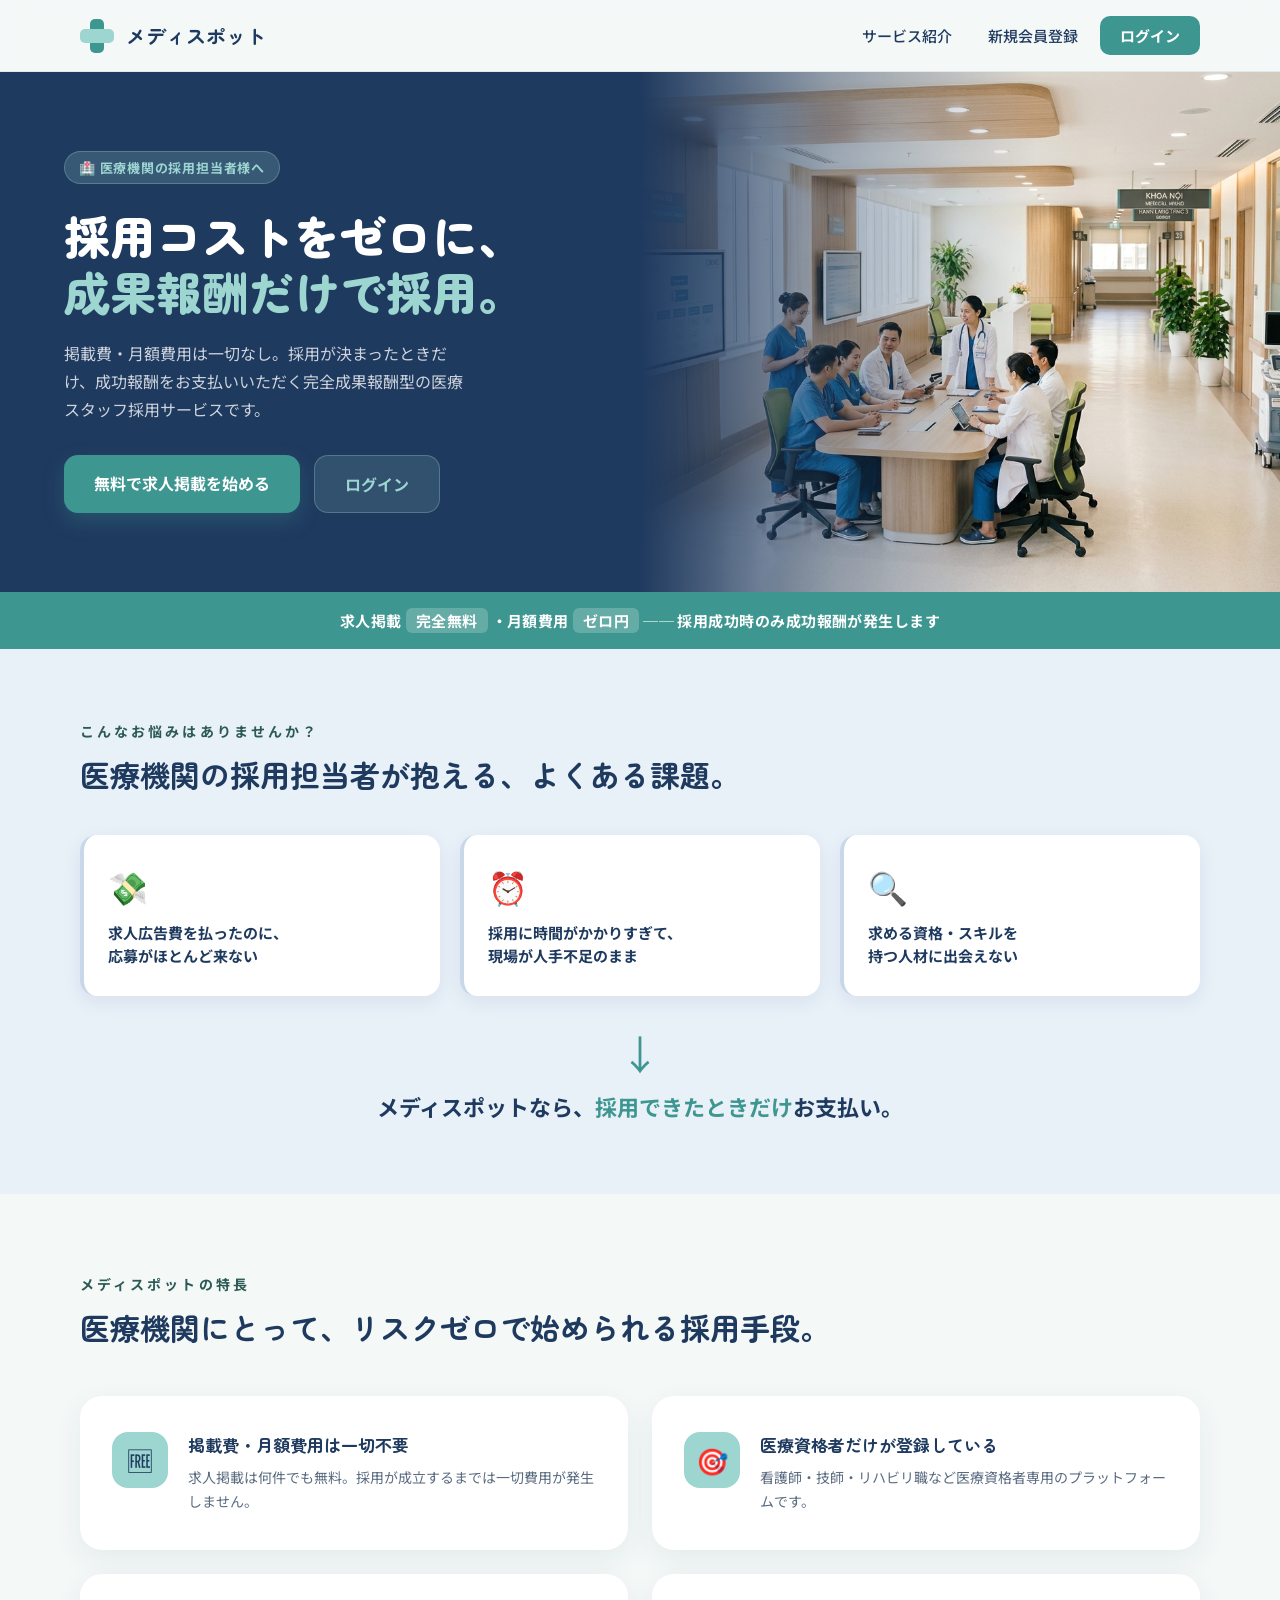
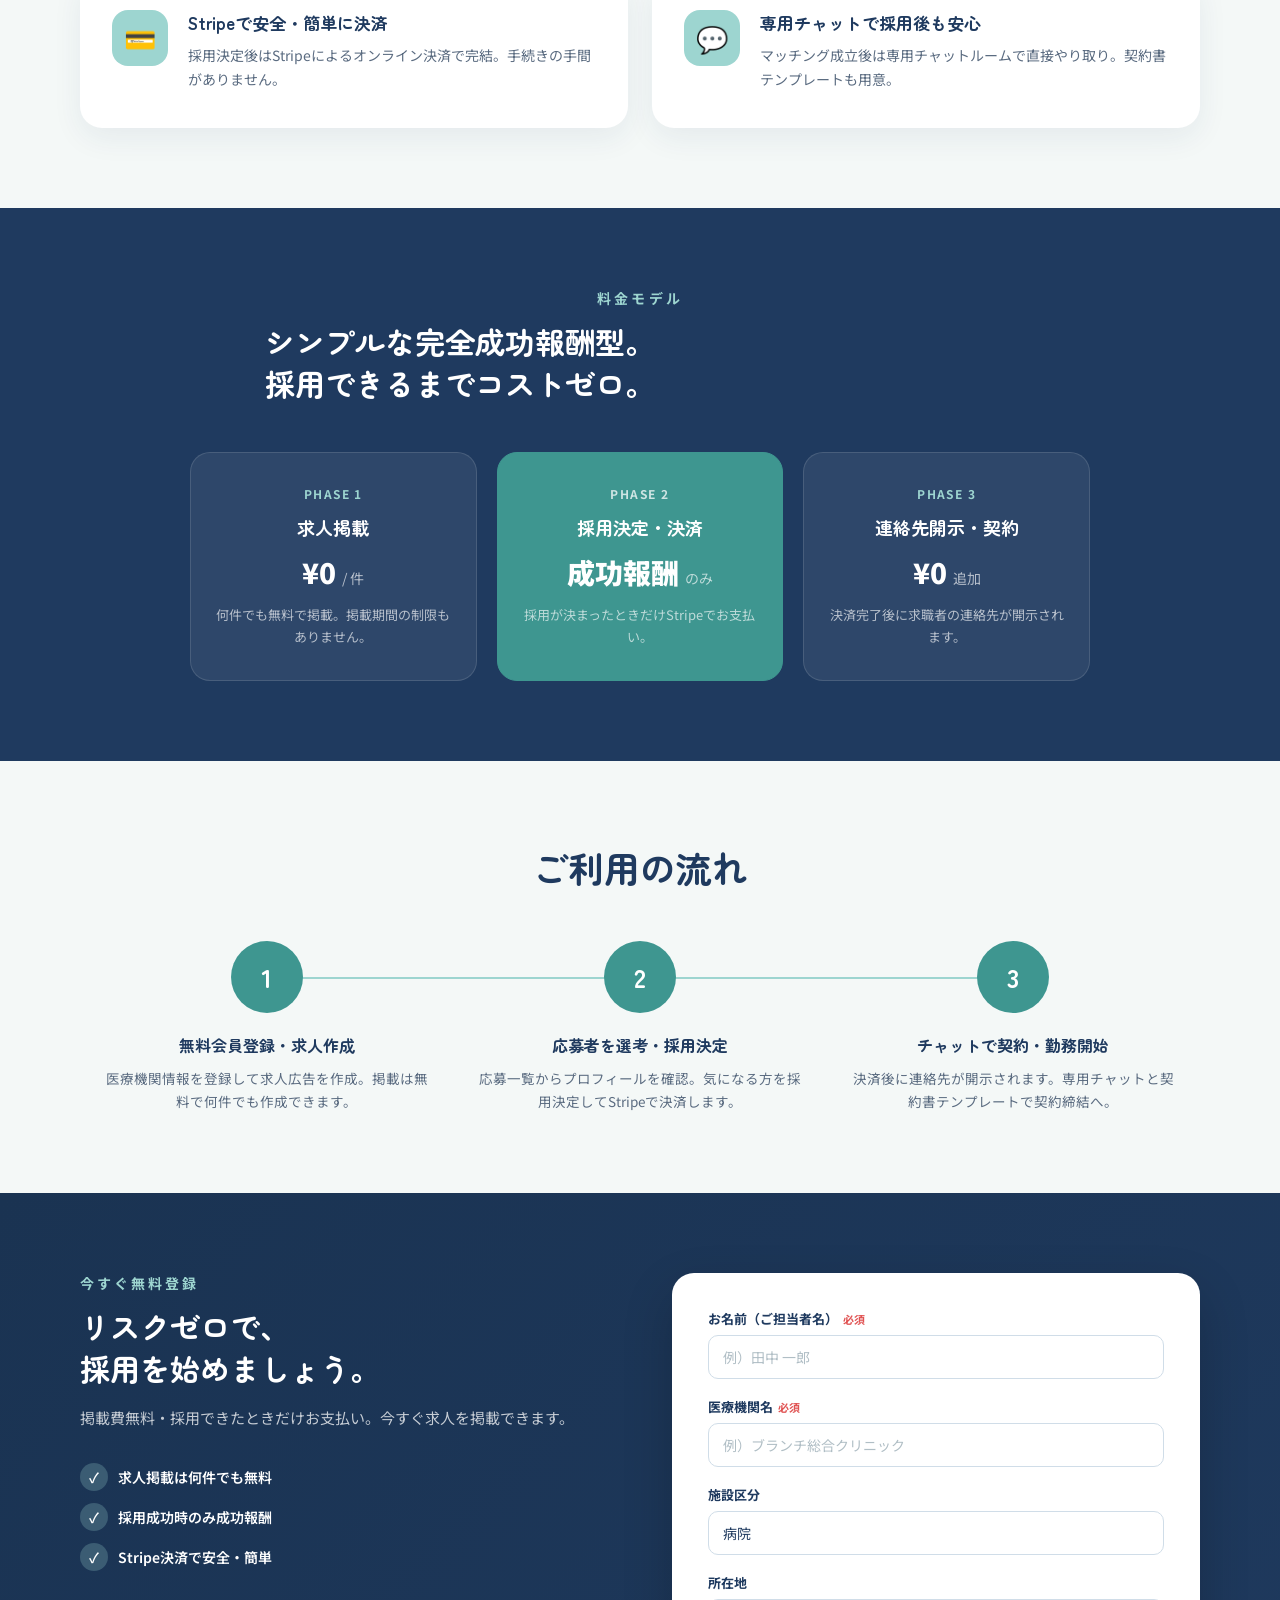
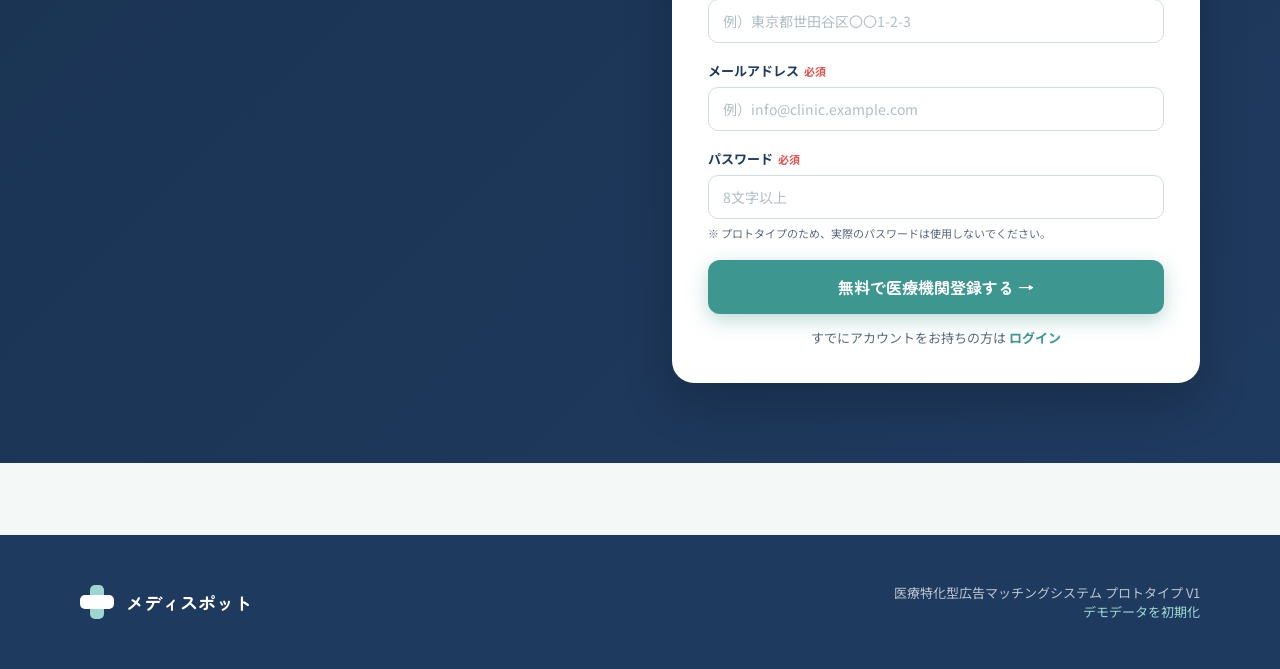
==== commit dbe63ee3: "update" ====
--- a/employer.html
+++ b/employer.html
@@ -131,8 +131,7 @@
     <div class="employer-hero-photo">
       <img src="img/employer-hero.png" alt="医療機関" onerror="this.style.display='none'">
       <div class="photo-placeholder">
-        <div class="icon">🏥</div>
-        <p>医療機関 イメージ</p>
+        
       </div>
     </div>
   </section>
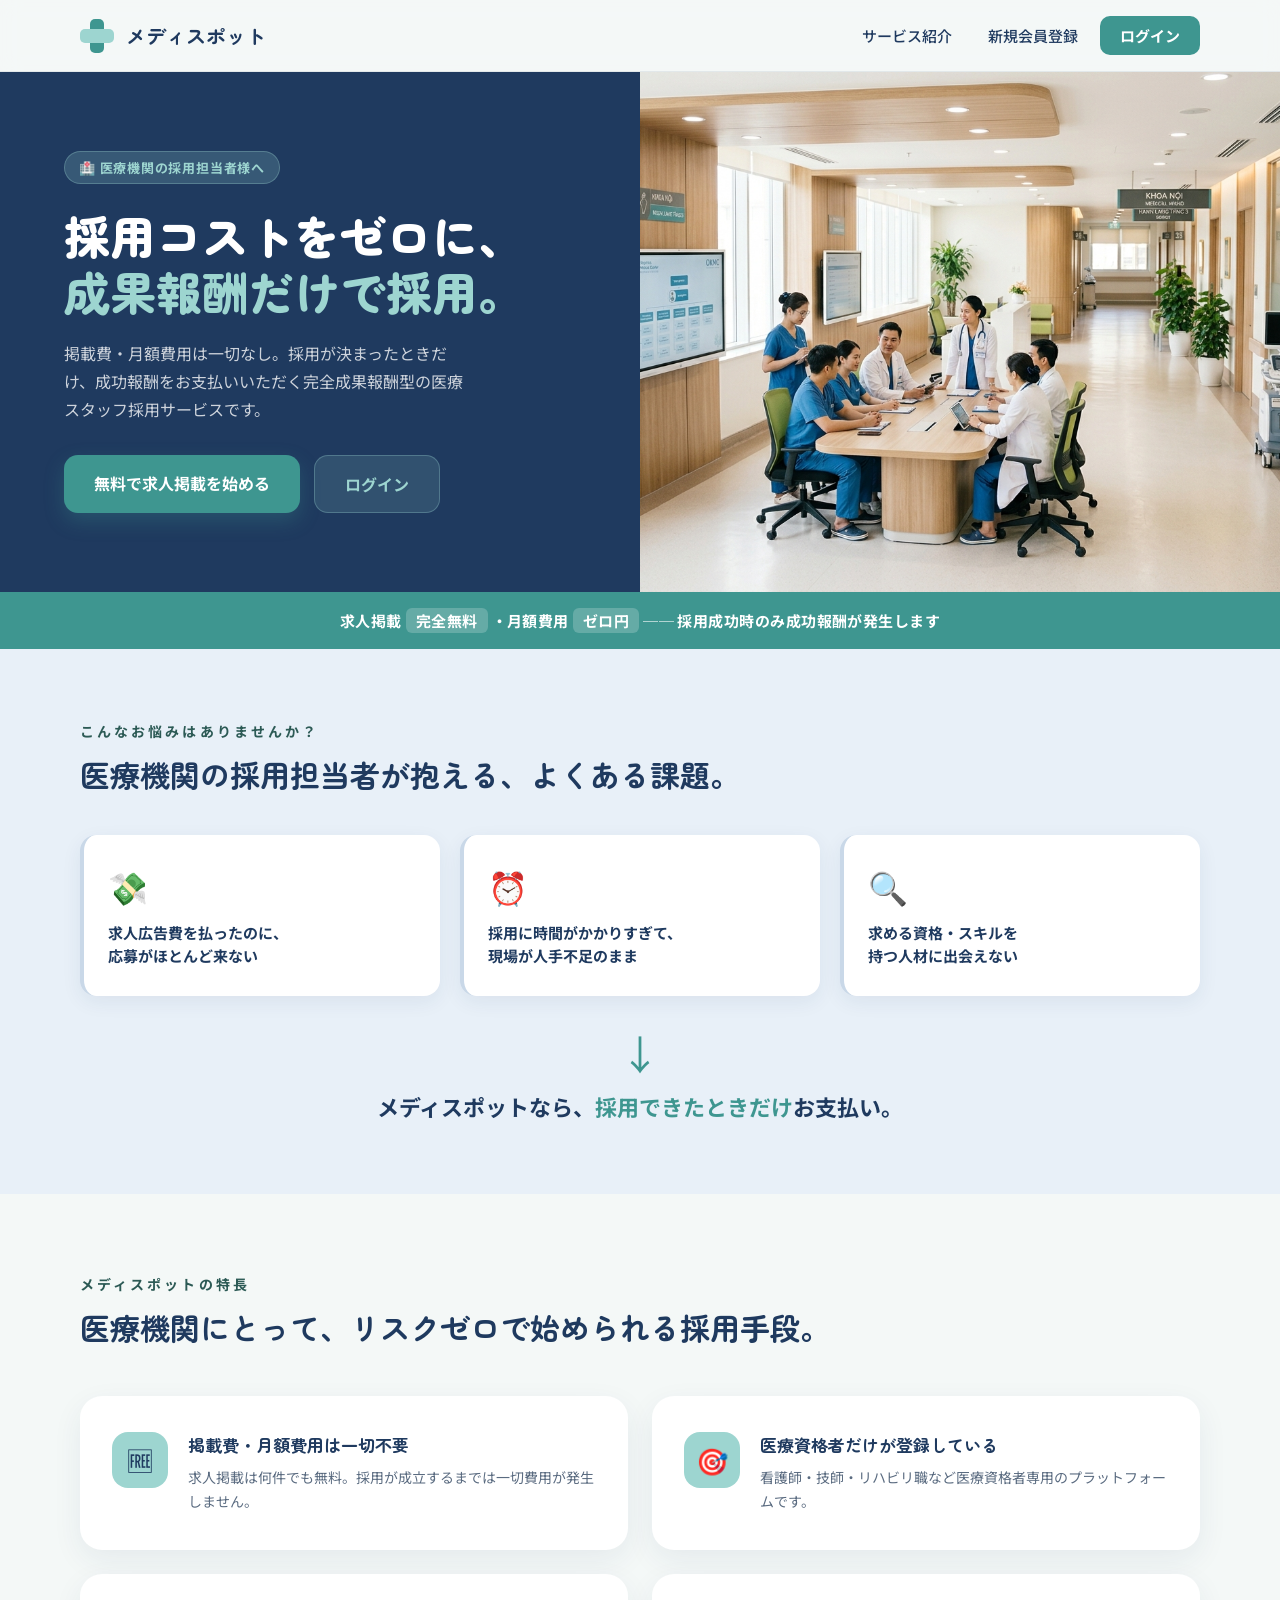
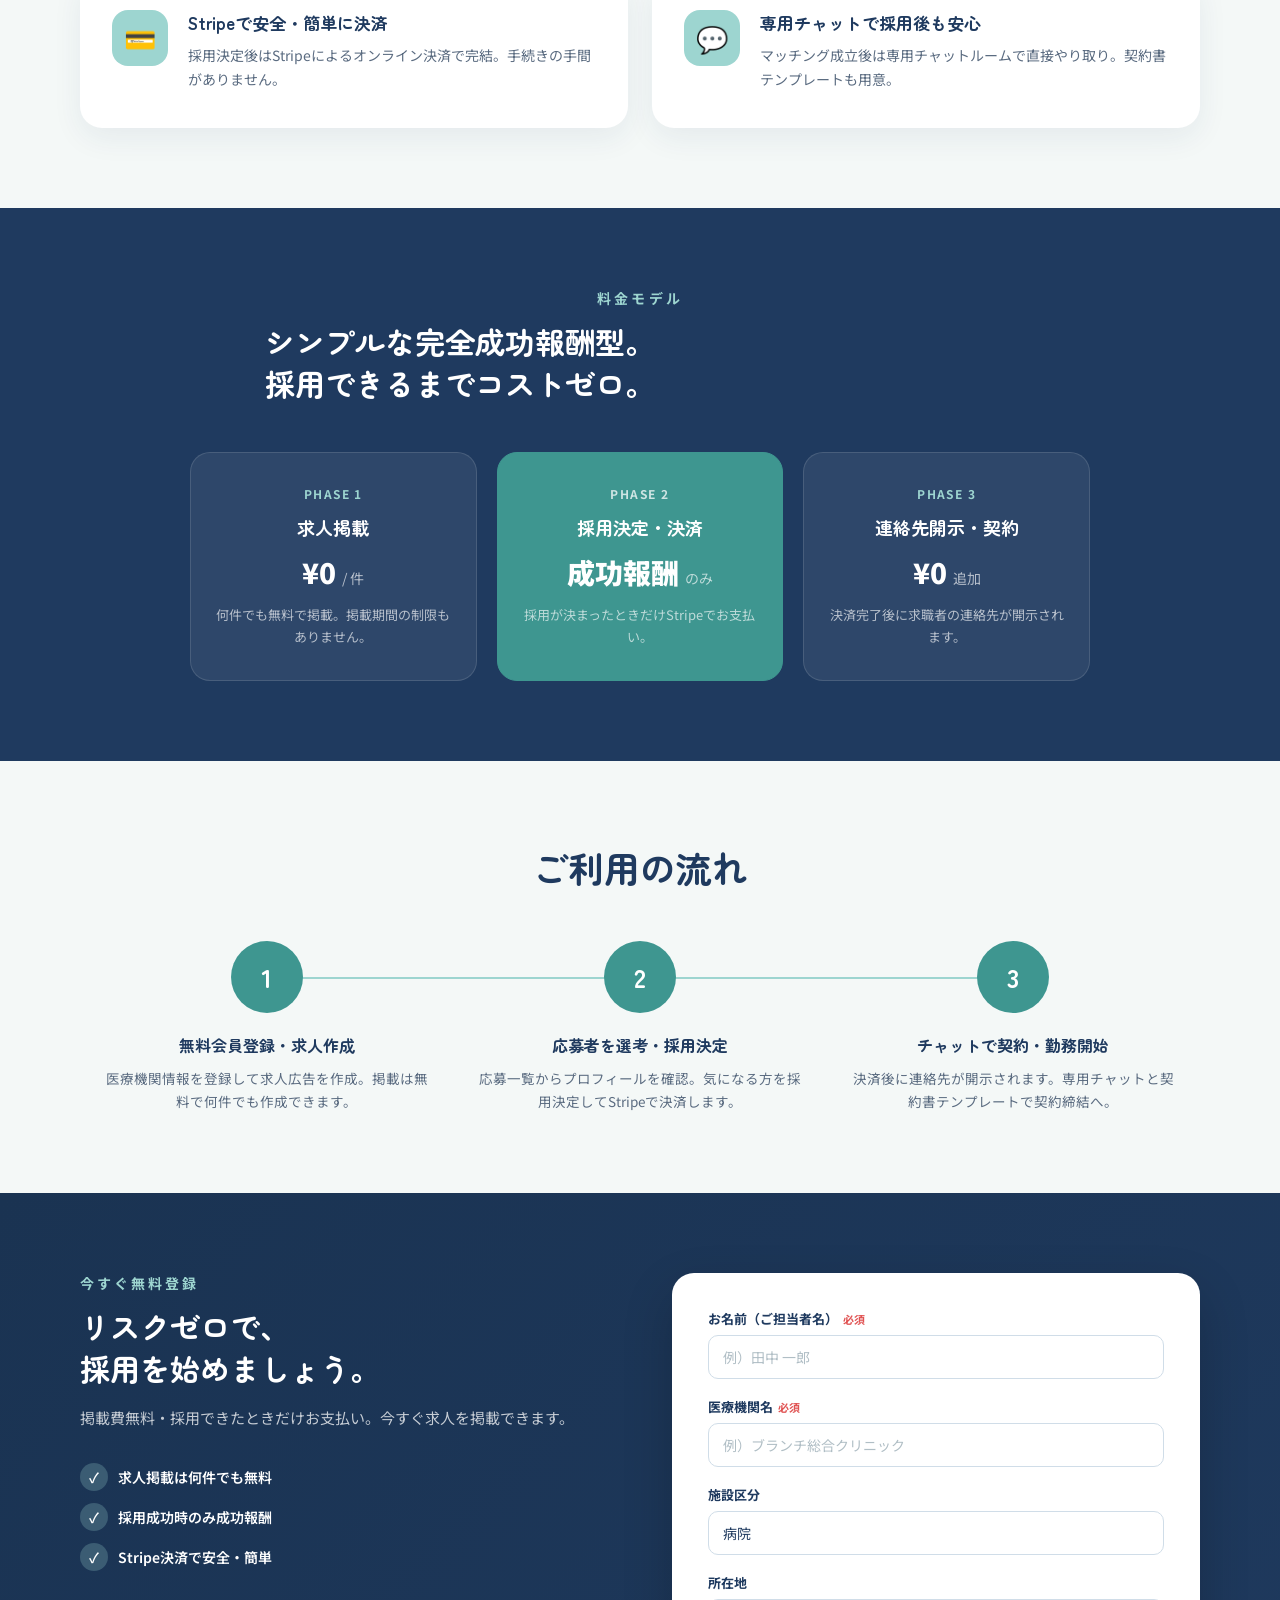
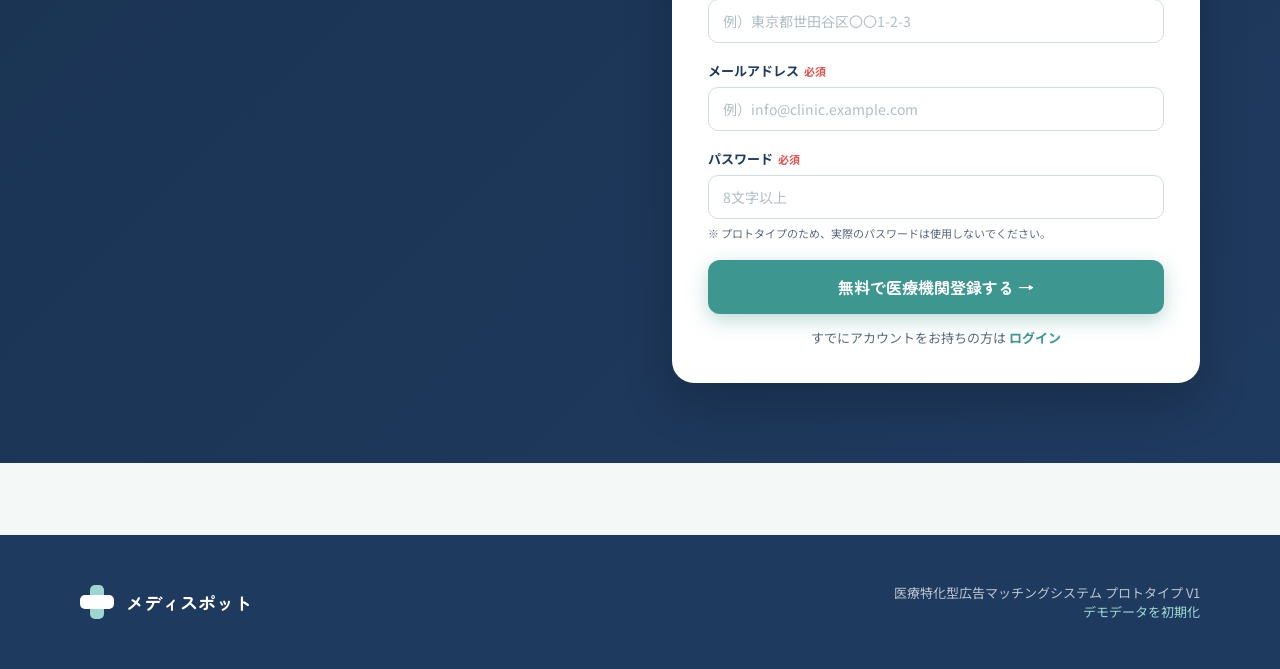
==== commit 2c1fa502: "update" ====
--- a/employer.html
+++ b/employer.html
@@ -19,13 +19,13 @@
     .employer-hero-photo { position:relative; overflow:hidden; background:#c5d8d6; }
     .employer-hero-photo img { position:absolute; inset:0; width:100%; height:100%; object-fit:cover; object-position:center; }
     /* fade mờ từ trái (phía cột chữ navy) sang phải — không còn đường thẳng cứng */
-    .employer-hero-photo::after {
+    /*.employer-hero-photo::after {
       content:'';
       position:absolute;
       inset:0;
       background: linear-gradient(to right, var(--navy) 0%, rgba(31,58,95,0.4) 30%, transparent 62%);
       pointer-events:none;
-    }
+    }*/
     .employer-hero-photo .photo-placeholder { position:absolute; inset:0; display:flex; flex-direction:column; align-items:center; justify-content:center; gap:16px; color:#6a9490; z-index:1; }
     .employer-hero-photo .photo-placeholder .icon { font-size:80px; line-height:1; }
     .employer-hero-photo .photo-placeholder p { font-size:14px; font-weight:500; }
